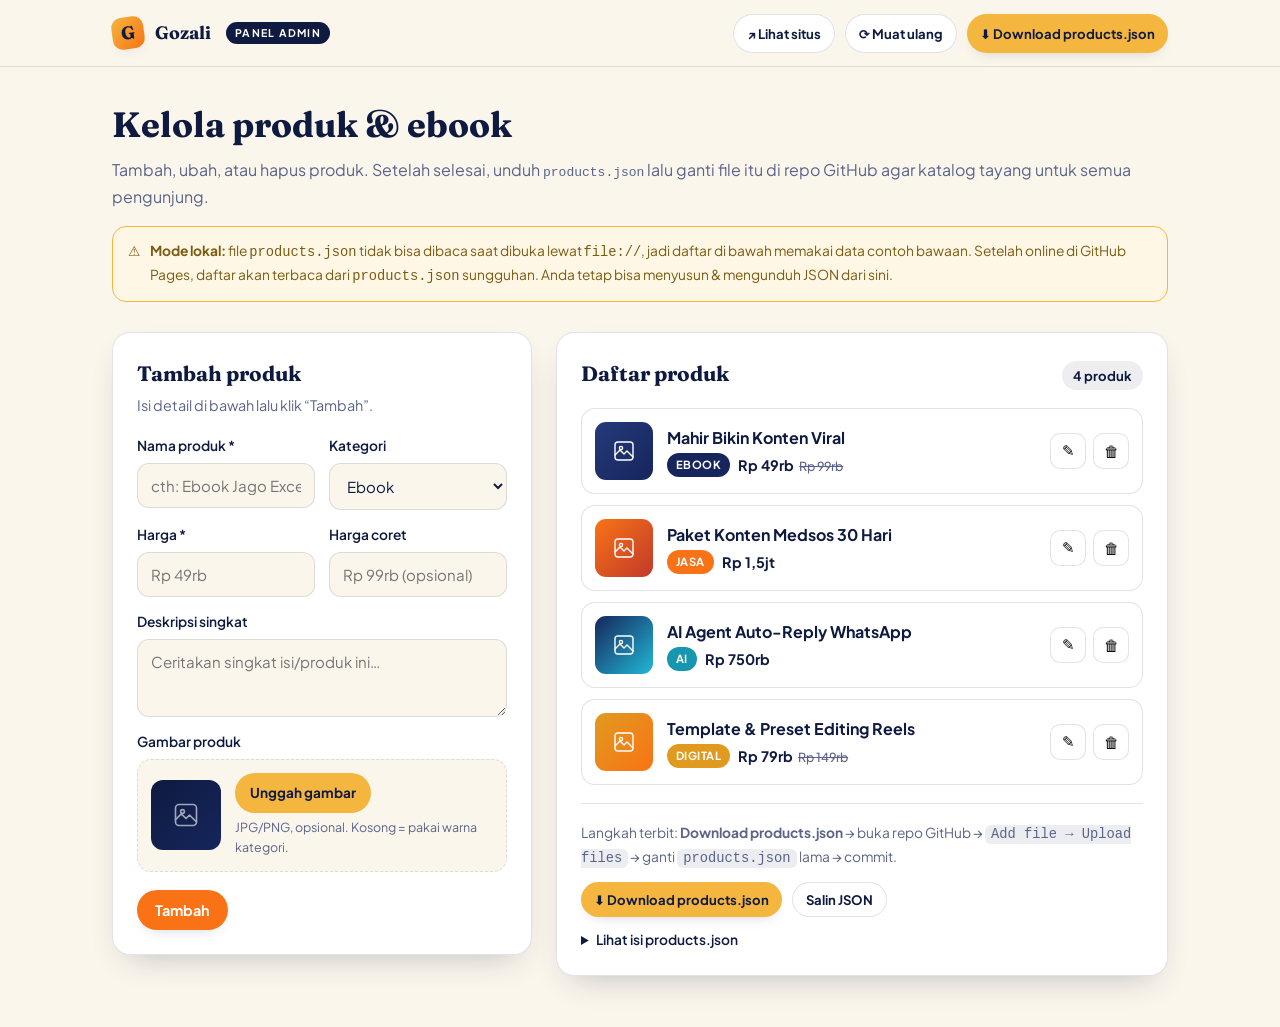
==== admin.html @ 3498d7df "Add files via upload" ====
<!DOCTYPE html>
<html lang="id">
<head>
<meta charset="UTF-8" />
<meta name="viewport" content="width=device-width, initial-scale=1.0" />
<meta name="robots" content="noindex" />
<title>Panel Admin — Gozali Digital Production</title>
<link rel="preconnect" href="https://fonts.googleapis.com" />
<link rel="preconnect" href="https://fonts.gstatic.com" crossorigin />
<link href="https://fonts.googleapis.com/css2?family=Fraunces:opsz,wght@9..144,500;9..144,600;9..144,700&family=Plus+Jakarta+Sans:wght@400;500;600;700;800&display=swap" rel="stylesheet" />
<style>
:root{
  --navy:#0E1A40; --navy-2:#16265C; --gold:#F4B63E; --gold-2:#E09A1F;
  --orange:#F97316; --orange-2:#EA6A0A; --ai:#21B8D6; --ai-2:#1796B0;
  --cream:#FBF6EC; --ink:#0E1A40; --muted:#5B6488; --line:rgba(14,26,64,.12);
  --radius:18px; --shadow:0 14px 34px -16px rgba(14,26,64,.30); --shadow-sm:0 6px 16px -10px rgba(14,26,64,.3);
  --ease:cubic-bezier(.22,1,.36,1);
  --fd:"Fraunces",Georgia,serif; --fb:"Plus Jakarta Sans",system-ui,sans-serif;
}
*{ box-sizing:border-box; margin:0; padding:0; }
body{ font-family:var(--fb); color:var(--ink); background:var(--cream); line-height:1.6; -webkit-font-smoothing:antialiased; }
img{ max-width:100%; display:block; }
a{ color:inherit; text-decoration:none; }
.wrap{ max-width:1100px; margin-inline:auto; padding-inline:22px; }

/* ---------- Top bar ---------- */
.bar{ position:sticky; top:0; z-index:30; background:rgba(251,246,236,.88); backdrop-filter:blur(10px); border-bottom:1px solid var(--line); }
.bar__in{ display:flex; align-items:center; justify-content:space-between; gap:14px; height:66px; flex-wrap:wrap; }
.brand{ display:flex; align-items:center; gap:11px; font-family:var(--fd); font-weight:700; font-size:1.12rem; }
.brand__dot{ width:32px; height:32px; border-radius:10px; background:linear-gradient(135deg,var(--gold),var(--orange)); display:grid; place-items:center; color:var(--navy); font-weight:800; transform:rotate(-8deg); box-shadow:var(--shadow-sm); }
.brand .tag{ font-family:var(--fb); font-size:.66rem; font-weight:700; letter-spacing:.12em; text-transform:uppercase; color:#fff; background:var(--navy); padding:3px 9px; border-radius:100px; margin-left:4px; }
.bar__act{ display:flex; gap:10px; flex-wrap:wrap; }

/* ---------- Buttons ---------- */
.btn{ --bg:var(--navy); --fg:#fff; display:inline-flex; align-items:center; gap:8px; font-family:var(--fb); font-weight:700; font-size:.9rem; background:var(--bg); color:var(--fg); padding:11px 18px; border:0; border-radius:100px; cursor:pointer; transition:transform .3s var(--ease), box-shadow .3s var(--ease), background .2s; box-shadow:var(--shadow-sm); }
.btn:hover{ transform:translateY(-2px); }
.btn--gold{ --bg:var(--gold); --fg:var(--navy); } .btn--gold:hover{ background:var(--gold-2); }
.btn--orange{ --bg:var(--orange); --fg:#fff; } .btn--orange:hover{ background:var(--orange-2); }
.btn--ghost{ --bg:#fff; --fg:var(--navy); border:1.6px solid var(--line); box-shadow:none; } .btn--ghost:hover{ border-color:var(--navy); }
.btn--sm{ padding:8px 13px; font-size:.82rem; }
.btn:disabled{ opacity:.5; cursor:not-allowed; transform:none; }

/* ---------- Layout ---------- */
.head{ padding:30px 0 6px; }
.head h1{ font-family:var(--fd); font-size:clamp(1.6rem,4vw,2.2rem); }
.head p{ color:var(--muted); margin-top:4px; }
.grid{ display:grid; grid-template-columns:minmax(0,420px) 1fr; gap:24px; align-items:start; padding-block:24px 60px; }
.card{ background:#fff; border:1px solid var(--line); border-radius:var(--radius); box-shadow:var(--shadow); }
.card__pad{ padding:24px; }
.panel-form{ position:sticky; top:84px; }

/* ---------- Form ---------- */
.card h2{ font-family:var(--fd); font-size:1.3rem; margin-bottom:4px; }
.card .sub{ color:var(--muted); font-size:.9rem; margin-bottom:18px; }
.row{ display:grid; grid-template-columns:1fr 1fr; gap:14px; }
.field{ display:flex; flex-direction:column; gap:6px; margin-bottom:14px; }
.field.full{ grid-column:1 / -1; }
label{ font-weight:600; font-size:.86rem; }
input,select,textarea{ font-family:var(--fb); font-size:.94rem; color:var(--ink); padding:12px 13px; border:1.6px solid var(--line); border-radius:12px; background:var(--cream); width:100%; transition:border-color .2s, box-shadow .2s; }
textarea{ resize:vertical; min-height:78px; }
input:focus,select:focus,textarea:focus{ outline:none; border-color:var(--gold); box-shadow:0 0 0 4px rgba(244,182,62,.18); background:#fff; }
.uploader{ display:flex; align-items:center; gap:14px; border:1.6px dashed var(--line); border-radius:14px; padding:13px; background:var(--cream); }
.uploader__prev{ width:70px; height:70px; flex:none; border-radius:12px; overflow:hidden; background:linear-gradient(135deg,var(--navy),var(--navy-2)); display:grid; place-items:center; }
.uploader__prev svg{ width:28px; height:28px; opacity:.6; } .uploader__prev img{ width:100%; height:100%; object-fit:cover; }
.uploader__btn{ font-weight:700; font-size:.85rem; color:var(--navy); background:var(--gold); padding:9px 15px; border-radius:100px; cursor:pointer; display:inline-block; }
.uploader__btn:hover{ background:var(--gold-2); } .uploader small{ display:block; color:var(--muted); margin-top:5px; font-size:.78rem; }
.form-act{ display:flex; gap:10px; margin-top:18px; flex-wrap:wrap; align-items:center; }
.msg{ font-size:.86rem; font-weight:600; }

/* ---------- List ---------- */
.list-head{ display:flex; align-items:center; justify-content:space-between; gap:12px; margin-bottom:14px; flex-wrap:wrap; }
.list-head h2{ font-family:var(--fd); font-size:1.3rem; }
.count{ font-size:.82rem; font-weight:700; color:var(--navy); background:rgba(14,26,64,.07); padding:4px 11px; border-radius:100px; }
.item{ display:flex; align-items:center; gap:14px; padding:13px; border:1px solid var(--line); border-radius:14px; margin-bottom:11px; background:#fff; transition:box-shadow .25s, transform .25s; }
.item:hover{ box-shadow:var(--shadow-sm); }
.item.editing{ border-color:var(--gold); box-shadow:0 0 0 3px rgba(244,182,62,.2); }
.item__cov{ width:58px; height:58px; flex:none; border-radius:11px; overflow:hidden; display:grid; place-items:center; position:relative; }
.item__cov svg{ width:24px; height:24px; } .item__cov img{ width:100%; height:100%; object-fit:cover; }
.item__main{ flex:1; min-width:0; }
.item__main h3{ font-family:var(--fb); font-weight:700; font-size:1rem; white-space:nowrap; overflow:hidden; text-overflow:ellipsis; }
.item__meta{ display:flex; align-items:center; gap:8px; margin-top:3px; flex-wrap:wrap; }
.badge{ font-size:.7rem; font-weight:700; letter-spacing:.04em; text-transform:uppercase; padding:3px 9px; border-radius:100px; color:#fff; }
.b-Ebook{ background:var(--navy-2); } .b-Digital{ background:var(--gold-2); } .b-Jasa{ background:var(--orange); } .b-AI{ background:var(--ai-2); }
.item__price{ font-weight:700; font-size:.9rem; } .item__price s{ color:var(--muted); font-weight:500; font-size:.78rem; margin-left:5px; }
.item__act{ display:flex; gap:7px; flex:none; }
.iconbtn{ width:36px; height:36px; border-radius:10px; border:1.6px solid var(--line); background:#fff; cursor:pointer; display:grid; place-items:center; transition:.2s; font-size:.95rem; }
.iconbtn:hover{ border-color:var(--navy); } .iconbtn.del:hover{ background:#fde7e1; border-color:var(--orange-2); color:var(--orange-2); }
.empty{ text-align:center; color:var(--muted); padding:40px 16px; border:1.6px dashed var(--line); border-radius:14px; }

/* ---------- JSON export ---------- */
.export{ margin-top:18px; padding-top:18px; border-top:1px solid var(--line); }
.export .note{ font-size:.86rem; color:var(--muted); margin-bottom:12px; }
.export .note code{ background:rgba(14,26,64,.08); padding:2px 6px; border-radius:6px; }
details summary{ cursor:pointer; font-weight:600; font-size:.86rem; margin-top:12px; }
textarea.json{ margin-top:10px; min-height:150px; font-family:ui-monospace,Menlo,Consolas,monospace; font-size:.8rem; background:var(--navy); color:#D6DBF0; border-color:transparent; }

/* ---------- Banner ---------- */
.banner{ display:none; gap:10px; align-items:flex-start; background:#fff7e6; border:1px solid #F4B63E; border-radius:14px; padding:13px 15px; margin-top:16px; font-size:.86rem; color:#7a5b12; }
.banner.show{ display:flex; }

@media (max-width:860px){
  .grid{ grid-template-columns:1fr; }
  .panel-form{ position:static; }
}
@media (prefers-reduced-motion:reduce){ *{ transition:none !important; } }
a:focus-visible, button:focus-visible{ outline:3px solid var(--gold-2); outline-offset:2px; border-radius:8px; }
</style>
</head>
<body>

<header class="bar">
  <div class="wrap bar__in">
    <div class="brand">
      <span class="brand__dot">G</span> Gozali <span class="tag">Panel Admin</span>
    </div>
    <div class="bar__act">
      <a href="index.html" class="btn btn--ghost btn--sm" target="_blank">↗ Lihat situs</a>
      <button class="btn btn--ghost btn--sm" id="reload" type="button">⟳ Muat ulang</button>
      <button class="btn btn--gold btn--sm" id="download" type="button">⬇ Download products.json</button>
    </div>
  </div>
</header>

<div class="wrap">
  <div class="head">
    <h1>Kelola produk &amp; ebook</h1>
    <p>Tambah, ubah, atau hapus produk. Setelah selesai, unduh <code>products.json</code> lalu ganti file itu di repo GitHub agar katalog tayang untuk semua pengunjung.</p>
    <div class="banner" id="offlineBanner">
      <span>⚠️</span>
      <span><b>Mode lokal:</b> file <code>products.json</code> tidak bisa dibaca saat dibuka lewat <code>file://</code>, jadi daftar di bawah memakai data contoh bawaan. Setelah online di GitHub Pages, daftar akan terbaca dari <code>products.json</code> sungguhan. Anda tetap bisa menyusun &amp; mengunduh JSON dari sini.</span>
    </div>
  </div>

  <div class="grid">

    <!-- ===== FORM ===== -->
    <div class="card panel-form">
      <div class="card__pad">
        <h2 id="formTitle">Tambah produk</h2>
        <p class="sub" id="formSub">Isi detail di bawah lalu klik “Tambah”.</p>

        <div class="row">
          <div class="field">
            <label for="fNama">Nama produk *</label>
            <input id="fNama" type="text" placeholder="cth: Ebook Jago Excel" />
          </div>
          <div class="field">
            <label for="fKat">Kategori</label>
            <select id="fKat">
              <option value="Ebook">Ebook</option>
              <option value="Digital">Produk Digital</option>
              <option value="Jasa">Jasa / Paket</option>
              <option value="AI">AI Tools / Agent</option>
            </select>
          </div>
        </div>
        <div class="row">
          <div class="field">
            <label for="fHarga">Harga *</label>
            <input id="fHarga" type="text" placeholder="Rp 49rb" />
          </div>
          <div class="field">
            <label for="fCoret">Harga coret</label>
            <input id="fCoret" type="text" placeholder="Rp 99rb (opsional)" />
          </div>
        </div>
        <div class="field">
          <label for="fDesk">Deskripsi singkat</label>
          <textarea id="fDesk" placeholder="Ceritakan singkat isi/produk ini…"></textarea>
        </div>
        <div class="field">
          <label>Gambar produk</label>
          <div class="uploader">
            <div class="uploader__prev" id="prev">
              <svg viewBox="0 0 24 24" fill="none" stroke="#fff" stroke-width="1.4" stroke-linecap="round" stroke-linejoin="round"><rect x="3" y="3" width="18" height="18" rx="3"/><path d="m3 16 5-5 4 4 3-3 6 6"/><circle cx="9" cy="9" r="1.6"/></svg>
            </div>
            <div>
              <label class="uploader__btn" for="fImg">Unggah gambar</label>
              <input id="fImg" type="file" accept="image/*" hidden />
              <small>JPG/PNG, opsional. Kosong = pakai warna kategori.</small>
            </div>
          </div>
        </div>

        <div class="form-act">
          <button class="btn btn--orange" id="save" type="button">Tambah</button>
          <button class="btn btn--ghost" id="cancel" type="button" style="display:none">Batal edit</button>
          <span class="msg" id="msg"></span>
        </div>
      </div>
    </div>

    <!-- ===== LIST + EXPORT ===== -->
    <div class="card">
      <div class="card__pad">
        <div class="list-head">
          <h2>Daftar produk</h2>
          <span class="count" id="count">0 produk</span>
        </div>
        <div id="list"></div>

        <div class="export">
          <p class="note">Langkah terbit: <b>Download products.json</b> → buka repo GitHub → <code>Add file → Upload files</code> → ganti <code>products.json</code> lama → commit.</p>
          <div class="bar__act">
            <button class="btn btn--gold btn--sm" id="download2" type="button">⬇ Download products.json</button>
            <button class="btn btn--ghost btn--sm" id="copy" type="button">Salin JSON</button>
          </div>
          <details>
            <summary>Lihat isi products.json</summary>
            <textarea class="json" id="jsonBox" readonly spellcheck="false"></textarea>
          </details>
        </div>
      </div>
    </div>

  </div>
</div>

<script>
(function(){
  const covers = {
    Ebook:'linear-gradient(135deg,#243a7a,#16265C)',
    Digital:'linear-gradient(135deg,#E09A1F,#F97316)',
    Jasa:'linear-gradient(135deg,#F97316,#c0392b)',
    AI:'linear-gradient(135deg,#16265C,#21B8D6)'
  };
  const ICON='<svg viewBox="0 0 24 24" fill="none" stroke="#fff" stroke-width="1.4" stroke-linecap="round" stroke-linejoin="round"><rect x="3" y="3" width="18" height="18" rx="3"/><path d="m3 16 5-5 4 4 3-3 6 6"/><circle cx="9" cy="9" r="1.6"/></svg>';
  const esc = s => String(s).replace(/[&<>"']/g,c=>({'&':'&amp;','<':'&lt;','>':'&gt;','"':'&quot;',"'":'&#39;'}[c]));
  const $ = id => document.getElementById(id);

  const DEFAULT_PRODUCTS = [
    {nama:"Mahir Bikin Konten Viral", kat:"Ebook", harga:"Rp 49rb", coret:"Rp 99rb",
     desk:"Panduan lengkap bikin konten yang nempel di Instagram, TikTok, X, dan Facebook.", img:""},
    {nama:"Paket Konten Medsos 30 Hari", kat:"Jasa", harga:"Rp 1,5jt", coret:"",
     desk:"Konten siap tayang sebulan penuh: desain, video reels, caption, dan jadwal posting.", img:""},
    {nama:"AI Agent Auto-Reply WhatsApp", kat:"AI", harga:"Rp 750rb", coret:"",
     desk:"Chatbot AI yang membalas pesan pelanggan otomatis 24/7, lengkap dengan setup.", img:""},
    {nama:"Template & Preset Editing Reels", kat:"Digital", harga:"Rp 79rb", coret:"Rp 149rb",
     desk:"Kumpulan template dan preset siap pakai untuk edit reels lebih cepat dan rapi.", img:""}
  ];

  let products = [];
  let editIndex = -1;   // -1 = mode tambah
  let imgData = '';

  function flash(text, ok){
    $('msg').style.color = ok===false ? '#c0392b' : '#1f8a55';
    $('msg').textContent = text;
    if (text) setTimeout(()=>{ $('msg').textContent=''; }, 3500);
  }
  function setPreview(src){
    $('prev').innerHTML = src
      ? '<img src="'+src+'" alt="">'
      : '<svg viewBox="0 0 24 24" fill="none" stroke="#fff" stroke-width="1.4" stroke-linecap="round" stroke-linejoin="round"><rect x="3" y="3" width="18" height="18" rx="3"/><path d="m3 16 5-5 4 4 3-3 6 6"/><circle cx="9" cy="9" r="1.6"/></svg>';
  }
  function refreshJson(){ $('jsonBox').value = JSON.stringify(products, null, 2); }

  function renderList(){
    const list = $('list');
    $('count').textContent = products.length + ' produk';
    if (!products.length){ list.innerHTML = '<div class="empty">Belum ada produk. Tambah lewat form di kiri.</div>'; refreshJson(); return; }
    list.innerHTML = '';
    products.forEach((p,i)=>{
      const row = document.createElement('div');
      row.className = 'item' + (i===editIndex ? ' editing' : '');
      const cov = p.img ? '<img src="'+p.img+'" alt="">' : ICON;
      const coret = p.coret ? '<s>'+esc(p.coret)+'</s>' : '';
      row.innerHTML =
        '<div class="item__cov" style="background:'+(covers[p.kat]||covers.Ebook)+'">'+cov+'</div>'+
        '<div class="item__main">'+
          '<h3>'+esc(p.nama)+'</h3>'+
          '<div class="item__meta">'+
            '<span class="badge b-'+esc(p.kat)+'">'+esc(p.kat)+'</span>'+
            '<span class="item__price">'+esc(p.harga)+coret+'</span>'+
          '</div>'+
        '</div>'+
        '<div class="item__act">'+
          '<button class="iconbtn edit" title="Edit">✎</button>'+
          '<button class="iconbtn del" title="Hapus">🗑</button>'+
        '</div>';
      row.querySelector('.edit').addEventListener('click', ()=>startEdit(i));
      row.querySelector('.del').addEventListener('click', ()=>removeItem(i));
      list.appendChild(row);
    });
    refreshJson();
  }

  function clearForm(){
    $('fNama').value=''; $('fHarga').value=''; $('fCoret').value=''; $('fDesk').value='';
    $('fKat').value='Ebook'; $('fImg').value=''; imgData=''; setPreview('');
  }
  function toAddMode(){
    editIndex = -1;
    $('formTitle').textContent='Tambah produk';
    $('formSub').textContent='Isi detail di bawah lalu klik “Tambah”.';
    $('save').textContent='Tambah';
    $('cancel').style.display='none';
    clearForm(); renderList();
  }
  function startEdit(i){
    editIndex = i;
    const p = products[i];
    $('fNama').value=p.nama||''; $('fKat').value=p.kat||'Ebook';
    $('fHarga').value=p.harga||''; $('fCoret').value=p.coret||''; $('fDesk').value=p.desk||'';
    imgData = p.img||''; setPreview(imgData);
    $('formTitle').textContent='Edit produk';
    $('formSub').textContent='Ubah detail lalu klik “Simpan perubahan”.';
    $('save').textContent='Simpan perubahan';
    $('cancel').style.display='';
    renderList();
    window.scrollTo({ top:0, behavior:'smooth' });
  }
  function removeItem(i){
    if (!confirm('Hapus produk "'+products[i].nama+'"?')) return;
    products.splice(i,1);
    if (editIndex===i) toAddMode(); else { if (editIndex>i) editIndex--; renderList(); }
    flash('Produk dihapus. Jangan lupa Download products.json.');
  }

  $('save').addEventListener('click', ()=>{
    const nama=$('fNama').value.trim(), harga=$('fHarga').value.trim();
    if(!nama || !harga){ flash('Nama dan harga wajib diisi.', false); return; }
    const p = { nama, kat:$('fKat').value, harga, coret:$('fCoret').value.trim(), desk:$('fDesk').value.trim(), img:imgData };
    if (editIndex===-1){ products.push(p); flash('Ditambahkan. Jangan lupa Download products.json.'); }
    else { products[editIndex]=p; flash('Perubahan disimpan. Jangan lupa Download products.json.'); }
    toAddMode();
  });
  $('cancel').addEventListener('click', toAddMode);

  $('fImg').addEventListener('change', ()=>{
    const f=$('fImg').files[0]; if(!f) return;
    const r=new FileReader(); r.onload=()=>{ imgData=r.result; setPreview(imgData); }; r.readAsDataURL(f);
  });

  function downloadJson(){
    const blob=new Blob([JSON.stringify(products,null,2)],{type:'application/json'});
    const url=URL.createObjectURL(blob); const a=document.createElement('a');
    a.href=url; a.download='products.json'; document.body.appendChild(a); a.click(); a.remove();
    URL.revokeObjectURL(url);
    flash('products.json terunduh. Upload ke GitHub untuk menerbitkan.');
  }
  $('download').addEventListener('click', downloadJson);
  $('download2').addEventListener('click', downloadJson);
  $('copy').addEventListener('click', async ()=>{
    try{ await navigator.clipboard.writeText(JSON.stringify(products,null,2)); }
    catch(e){ $('jsonBox').focus(); $('jsonBox').select(); document.execCommand('copy'); }
    flash('JSON disalin ke clipboard.');
  });

  function load(){
    fetch('products.json',{cache:'no-store'})
      .then(r=>{ if(!r.ok) throw 0; return r.json(); })
      .then(d=>{ products = Array.isArray(d)?d:DEFAULT_PRODUCTS.slice(); $('offlineBanner').classList.remove('show'); renderList(); })
      .catch(()=>{ products = DEFAULT_PRODUCTS.slice(); $('offlineBanner').classList.add('show'); renderList(); });
  }
  $('reload').addEventListener('click', ()=>{ toAddMode(); load(); flash('Dimuat ulang dari products.json.'); });

  load();
})();
</script>
</body>
</html>
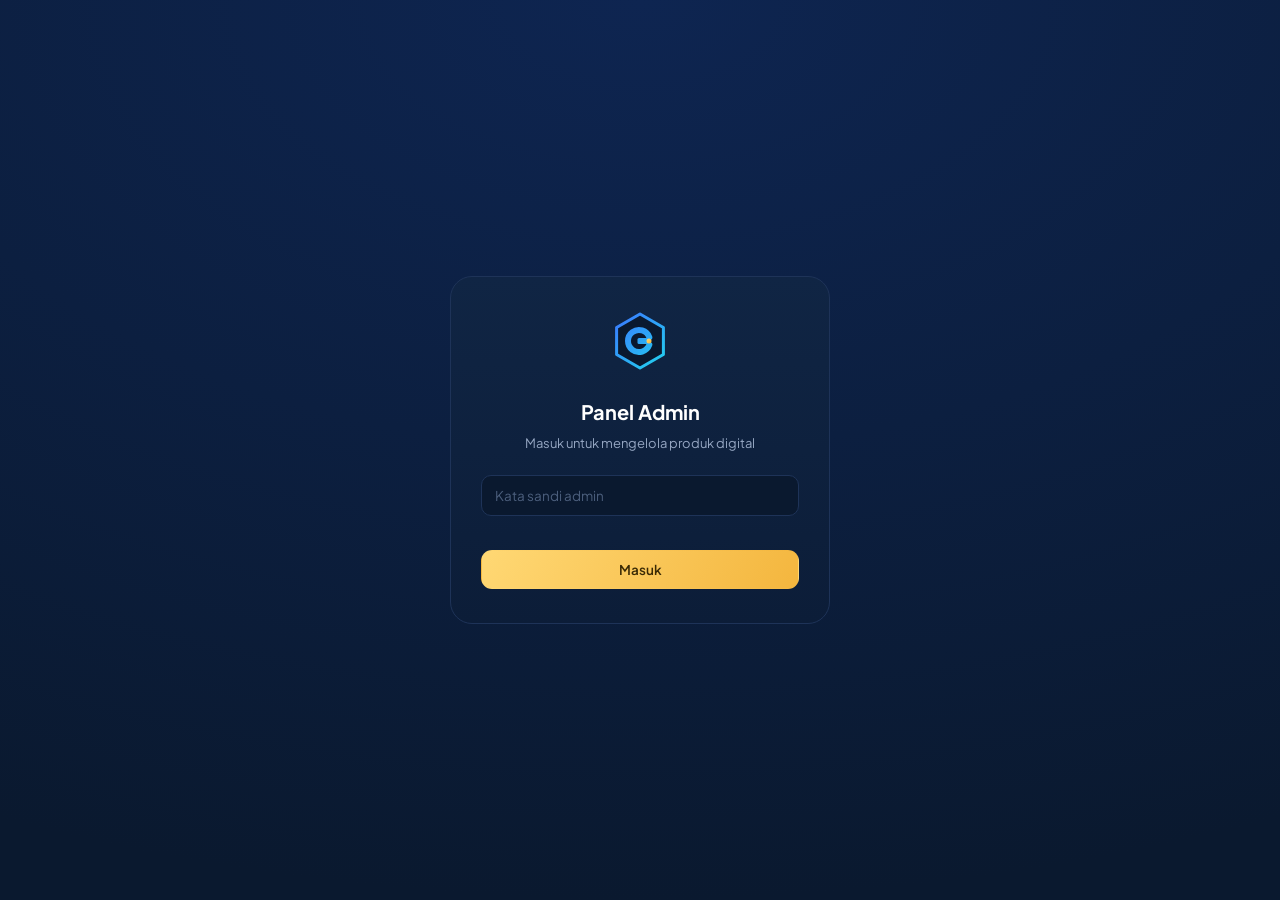
==== commit 388caaa8: "Update admin.html" ====
--- a/admin.html
+++ b/admin.html
@@ -1,362 +1,575 @@
 <!DOCTYPE html>
 <html lang="id">
 <head>
-<meta charset="UTF-8" />
-<meta name="viewport" content="width=device-width, initial-scale=1.0" />
-<meta name="robots" content="noindex" />
-<title>Panel Admin — Gozali Digital Production</title>
-<link rel="preconnect" href="https://fonts.googleapis.com" />
-<link rel="preconnect" href="https://fonts.gstatic.com" crossorigin />
-<link href="https://fonts.googleapis.com/css2?family=Fraunces:opsz,wght@9..144,500;9..144,600;9..144,700&family=Plus+Jakarta+Sans:wght@400;500;600;700;800&display=swap" rel="stylesheet" />
+<meta charset="UTF-8">
+<meta name="viewport" content="width=device-width, initial-scale=1.0">
+<title>Panel Admin — Produk Digital | Gozali Corp Technology</title>
+<meta name="robots" content="noindex, nofollow">
+<link rel="preconnect" href="https://fonts.googleapis.com">
+<link rel="preconnect" href="https://fonts.gstatic.com" crossorigin>
+<link href="https://fonts.googleapis.com/css2?family=Plus+Jakarta+Sans:wght@400;500;600;700;800&family=JetBrains+Mono:wght@400;500;700&display=swap" rel="stylesheet">
 <style>
 :root{
-  --navy:#0E1A40; --navy-2:#16265C; --gold:#F4B63E; --gold-2:#E09A1F;
-  --orange:#F97316; --orange-2:#EA6A0A; --ai:#21B8D6; --ai-2:#1796B0;
-  --cream:#FBF6EC; --ink:#0E1A40; --muted:#5B6488; --line:rgba(14,26,64,.12);
-  --radius:18px; --shadow:0 14px 34px -16px rgba(14,26,64,.30); --shadow-sm:0 6px 16px -10px rgba(14,26,64,.3);
-  --ease:cubic-bezier(.22,1,.36,1);
-  --fd:"Fraunces",Georgia,serif; --fb:"Plus Jakarta Sans",system-ui,sans-serif;
-}
-*{ box-sizing:border-box; margin:0; padding:0; }
-body{ font-family:var(--fb); color:var(--ink); background:var(--cream); line-height:1.6; -webkit-font-smoothing:antialiased; }
-img{ max-width:100%; display:block; }
-a{ color:inherit; text-decoration:none; }
-.wrap{ max-width:1100px; margin-inline:auto; padding-inline:22px; }
-
-/* ---------- Top bar ---------- */
-.bar{ position:sticky; top:0; z-index:30; background:rgba(251,246,236,.88); backdrop-filter:blur(10px); border-bottom:1px solid var(--line); }
-.bar__in{ display:flex; align-items:center; justify-content:space-between; gap:14px; height:66px; flex-wrap:wrap; }
-.brand{ display:flex; align-items:center; gap:11px; font-family:var(--fd); font-weight:700; font-size:1.12rem; }
-.brand__dot{ width:32px; height:32px; border-radius:10px; background:linear-gradient(135deg,var(--gold),var(--orange)); display:grid; place-items:center; color:var(--navy); font-weight:800; transform:rotate(-8deg); box-shadow:var(--shadow-sm); }
-.brand .tag{ font-family:var(--fb); font-size:.66rem; font-weight:700; letter-spacing:.12em; text-transform:uppercase; color:#fff; background:var(--navy); padding:3px 9px; border-radius:100px; margin-left:4px; }
-.bar__act{ display:flex; gap:10px; flex-wrap:wrap; }
-
-/* ---------- Buttons ---------- */
-.btn{ --bg:var(--navy); --fg:#fff; display:inline-flex; align-items:center; gap:8px; font-family:var(--fb); font-weight:700; font-size:.9rem; background:var(--bg); color:var(--fg); padding:11px 18px; border:0; border-radius:100px; cursor:pointer; transition:transform .3s var(--ease), box-shadow .3s var(--ease), background .2s; box-shadow:var(--shadow-sm); }
-.btn:hover{ transform:translateY(-2px); }
-.btn--gold{ --bg:var(--gold); --fg:var(--navy); } .btn--gold:hover{ background:var(--gold-2); }
-.btn--orange{ --bg:var(--orange); --fg:#fff; } .btn--orange:hover{ background:var(--orange-2); }
-.btn--ghost{ --bg:#fff; --fg:var(--navy); border:1.6px solid var(--line); box-shadow:none; } .btn--ghost:hover{ border-color:var(--navy); }
-.btn--sm{ padding:8px 13px; font-size:.82rem; }
-.btn:disabled{ opacity:.5; cursor:not-allowed; transform:none; }
-
-/* ---------- Layout ---------- */
-.head{ padding:30px 0 6px; }
-.head h1{ font-family:var(--fd); font-size:clamp(1.6rem,4vw,2.2rem); }
-.head p{ color:var(--muted); margin-top:4px; }
-.grid{ display:grid; grid-template-columns:minmax(0,420px) 1fr; gap:24px; align-items:start; padding-block:24px 60px; }
-.card{ background:#fff; border:1px solid var(--line); border-radius:var(--radius); box-shadow:var(--shadow); }
-.card__pad{ padding:24px; }
-.panel-form{ position:sticky; top:84px; }
-
-/* ---------- Form ---------- */
-.card h2{ font-family:var(--fd); font-size:1.3rem; margin-bottom:4px; }
-.card .sub{ color:var(--muted); font-size:.9rem; margin-bottom:18px; }
-.row{ display:grid; grid-template-columns:1fr 1fr; gap:14px; }
-.field{ display:flex; flex-direction:column; gap:6px; margin-bottom:14px; }
-.field.full{ grid-column:1 / -1; }
-label{ font-weight:600; font-size:.86rem; }
-input,select,textarea{ font-family:var(--fb); font-size:.94rem; color:var(--ink); padding:12px 13px; border:1.6px solid var(--line); border-radius:12px; background:var(--cream); width:100%; transition:border-color .2s, box-shadow .2s; }
-textarea{ resize:vertical; min-height:78px; }
-input:focus,select:focus,textarea:focus{ outline:none; border-color:var(--gold); box-shadow:0 0 0 4px rgba(244,182,62,.18); background:#fff; }
-.uploader{ display:flex; align-items:center; gap:14px; border:1.6px dashed var(--line); border-radius:14px; padding:13px; background:var(--cream); }
-.uploader__prev{ width:70px; height:70px; flex:none; border-radius:12px; overflow:hidden; background:linear-gradient(135deg,var(--navy),var(--navy-2)); display:grid; place-items:center; }
-.uploader__prev svg{ width:28px; height:28px; opacity:.6; } .uploader__prev img{ width:100%; height:100%; object-fit:cover; }
-.uploader__btn{ font-weight:700; font-size:.85rem; color:var(--navy); background:var(--gold); padding:9px 15px; border-radius:100px; cursor:pointer; display:inline-block; }
-.uploader__btn:hover{ background:var(--gold-2); } .uploader small{ display:block; color:var(--muted); margin-top:5px; font-size:.78rem; }
-.form-act{ display:flex; gap:10px; margin-top:18px; flex-wrap:wrap; align-items:center; }
-.msg{ font-size:.86rem; font-weight:600; }
-
-/* ---------- List ---------- */
-.list-head{ display:flex; align-items:center; justify-content:space-between; gap:12px; margin-bottom:14px; flex-wrap:wrap; }
-.list-head h2{ font-family:var(--fd); font-size:1.3rem; }
-.count{ font-size:.82rem; font-weight:700; color:var(--navy); background:rgba(14,26,64,.07); padding:4px 11px; border-radius:100px; }
-.item{ display:flex; align-items:center; gap:14px; padding:13px; border:1px solid var(--line); border-radius:14px; margin-bottom:11px; background:#fff; transition:box-shadow .25s, transform .25s; }
-.item:hover{ box-shadow:var(--shadow-sm); }
-.item.editing{ border-color:var(--gold); box-shadow:0 0 0 3px rgba(244,182,62,.2); }
-.item__cov{ width:58px; height:58px; flex:none; border-radius:11px; overflow:hidden; display:grid; place-items:center; position:relative; }
-.item__cov svg{ width:24px; height:24px; } .item__cov img{ width:100%; height:100%; object-fit:cover; }
-.item__main{ flex:1; min-width:0; }
-.item__main h3{ font-family:var(--fb); font-weight:700; font-size:1rem; white-space:nowrap; overflow:hidden; text-overflow:ellipsis; }
-.item__meta{ display:flex; align-items:center; gap:8px; margin-top:3px; flex-wrap:wrap; }
-.badge{ font-size:.7rem; font-weight:700; letter-spacing:.04em; text-transform:uppercase; padding:3px 9px; border-radius:100px; color:#fff; }
-.b-Ebook{ background:var(--navy-2); } .b-Digital{ background:var(--gold-2); } .b-Jasa{ background:var(--orange); } .b-AI{ background:var(--ai-2); }
-.item__price{ font-weight:700; font-size:.9rem; } .item__price s{ color:var(--muted); font-weight:500; font-size:.78rem; margin-left:5px; }
-.item__act{ display:flex; gap:7px; flex:none; }
-.iconbtn{ width:36px; height:36px; border-radius:10px; border:1.6px solid var(--line); background:#fff; cursor:pointer; display:grid; place-items:center; transition:.2s; font-size:.95rem; }
-.iconbtn:hover{ border-color:var(--navy); } .iconbtn.del:hover{ background:#fde7e1; border-color:var(--orange-2); color:var(--orange-2); }
-.empty{ text-align:center; color:var(--muted); padding:40px 16px; border:1.6px dashed var(--line); border-radius:14px; }
-
-/* ---------- JSON export ---------- */
-.export{ margin-top:18px; padding-top:18px; border-top:1px solid var(--line); }
-.export .note{ font-size:.86rem; color:var(--muted); margin-bottom:12px; }
-.export .note code{ background:rgba(14,26,64,.08); padding:2px 6px; border-radius:6px; }
-details summary{ cursor:pointer; font-weight:600; font-size:.86rem; margin-top:12px; }
-textarea.json{ margin-top:10px; min-height:150px; font-family:ui-monospace,Menlo,Consolas,monospace; font-size:.8rem; background:var(--navy); color:#D6DBF0; border-color:transparent; }
-
-/* ---------- Banner ---------- */
-.banner{ display:none; gap:10px; align-items:flex-start; background:#fff7e6; border:1px solid #F4B63E; border-radius:14px; padding:13px 15px; margin-top:16px; font-size:.86rem; color:#7a5b12; }
-.banner.show{ display:flex; }
-
-@media (max-width:860px){
-  .grid{ grid-template-columns:1fr; }
-  .panel-form{ position:static; }
-}
-@media (prefers-reduced-motion:reduce){ *{ transition:none !important; } }
-a:focus-visible, button:focus-visible{ outline:3px solid var(--gold-2); outline-offset:2px; border-radius:8px; }
+  --navy-950:#0A192F;--navy-900:#0C1D38;--navy-850:#102544;--line:#1E3358;--line-soft:#17284a;
+  --blue:#0052FF;--blue-bright:#3A78FF;--cyan:#22D3EE;--gold:#F4B63E;--gold-lite:#FFE29A;
+  --orange:#FF6B00;--green:#16a34a;--red:#e5484d;
+  --ink-100:#EAF1FB;--ink-200:#C6D3E8;--ink-300:#95A6C2;
+  --font:'Plus Jakarta Sans',system-ui,sans-serif;--mono:'JetBrains Mono',monospace;
+  --radius:16px;--ease:cubic-bezier(.22,.61,.36,1);
+}
+*{margin:0;padding:0;box-sizing:border-box}
+body{font-family:var(--font);background:var(--navy-950);color:var(--ink-200);line-height:1.55;-webkit-font-smoothing:antialiased}
+a{color:var(--blue-bright);text-decoration:none}
+::selection{background:var(--blue);color:#fff}
+
+/* ===== LOGIN GATE ===== */
+#gate{position:fixed;inset:0;z-index:100;display:flex;align-items:center;justify-content:center;padding:20px;
+  background:radial-gradient(120% 100% at 50% 0%,#0e2551,#0A192F)}
+.gate-card{width:100%;max-width:380px;background:linear-gradient(180deg,var(--navy-850),var(--navy-900));border:1px solid var(--line);border-radius:22px;padding:34px 30px;text-align:center}
+.gate-card .logo{width:60px;height:60px;margin:0 auto 18px}
+.gate-card h1{font-size:20px;color:#fff;margin-bottom:6px}
+.gate-card p{font-size:13px;color:var(--ink-300);margin-bottom:22px}
+.gate-card .err{color:var(--red);font-size:12.5px;min-height:18px;margin-top:10px}
+
+/* ===== SHELL ===== */
+.shell{display:none;min-height:100vh;flex-direction:column}
+.shell.on{display:flex}
+.topbar{position:sticky;top:0;z-index:40;display:flex;align-items:center;justify-content:space-between;gap:16px;
+  padding:14px 22px;background:rgba(10,25,47,.9);backdrop-filter:blur(12px);border-bottom:1px solid var(--line-soft)}
+.brand{display:flex;align-items:center;gap:11px;font-weight:800;letter-spacing:.03em;font-size:16px}
+.brand .logo{width:34px;height:34px}
+.brand .g{background:linear-gradient(120deg,#FFE29A,#F4B63E 55%,#E39A1C);-webkit-background-clip:text;background-clip:text;color:transparent}
+.brand .c{color:var(--blue-bright)}
+.brand small{display:block;font-family:var(--mono);font-size:9px;letter-spacing:.2em;color:var(--ink-300);font-weight:400}
+.top-actions{display:flex;align-items:center;gap:10px;flex-wrap:wrap}
+
+.container{max-width:1180px;width:100%;margin:0 auto;padding:24px 22px 60px}
+.pagehead{margin-bottom:18px}
+.pagehead h2{color:#fff;font-size:22px;letter-spacing:-.01em}
+.pagehead p{color:var(--ink-300);font-size:13.5px;margin-top:4px}
+
+/* info banner */
+.banner{display:flex;gap:12px;background:rgba(0,82,255,.08);border:1px solid rgba(0,82,255,.25);border-radius:14px;padding:14px 16px;margin-bottom:22px;font-size:13px;color:var(--ink-200)}
+.banner b{color:#fff}
+.banner .i{flex-shrink:0;color:var(--blue-bright)}
+
+/* toolbar */
+.toolbar{display:flex;gap:10px;flex-wrap:wrap;margin-bottom:22px}
+
+/* buttons */
+.btn{display:inline-flex;align-items:center;gap:8px;font-family:var(--font);font-weight:600;font-size:13.5px;cursor:pointer;
+  padding:10px 16px;border-radius:11px;border:1px solid transparent;transition:.2s var(--ease);white-space:nowrap}
+.btn:hover{transform:translateY(-1px)}
+.btn-gold{background:linear-gradient(120deg,#FFD874,#F4B63E);color:#3a2a05}
+.btn-gold:hover{filter:brightness(1.05)}
+.btn-blue{background:var(--blue);color:#fff}
+.btn-blue:hover{background:#0046dd}
+.btn-ghost{background:rgba(255,255,255,.03);border-color:var(--line);color:var(--ink-100)}
+.btn-ghost:hover{border-color:#33507f;background:rgba(255,255,255,.06)}
+.btn-red{background:rgba(229,72,77,.12);border-color:rgba(229,72,77,.4);color:#ff8b8e}
+.btn-red:hover{background:rgba(229,72,77,.2)}
+.btn-sm{padding:7px 11px;font-size:12px;border-radius:9px}
+
+/* layout */
+.grid{display:grid;grid-template-columns:400px 1fr;gap:24px;align-items:start}
+.panel{background:linear-gradient(180deg,var(--navy-850),var(--navy-900));border:1px solid var(--line-soft);border-radius:var(--radius);padding:22px}
+.panel h3{color:#fff;font-size:15px;margin-bottom:16px;display:flex;align-items:center;gap:9px}
+.panel h3 .tag{font-family:var(--mono);font-size:10px;background:rgba(58,120,255,.15);color:var(--blue-bright);padding:3px 8px;border-radius:6px;letter-spacing:.05em}
+
+/* form */
+label.fld{display:block;margin-bottom:14px}
+label.fld .t{display:block;font-size:12.5px;color:var(--ink-200);margin-bottom:6px;font-weight:500}
+label.fld .t small{color:var(--ink-300);font-weight:400}
+.inp,select,textarea{width:100%;background:var(--navy-950);border:1px solid var(--line);border-radius:10px;padding:11px 13px;color:#fff;font-family:var(--font);font-size:13.5px;transition:border-color .2s}
+textarea{resize:vertical;min-height:70px}
+.inp:focus,select:focus,textarea:focus{outline:none;border-color:var(--blue-bright);box-shadow:0 0 0 3px rgba(0,82,255,.18)}
+.inp::placeholder,textarea::placeholder{color:#4c5f7d}
+.row2{display:grid;grid-template-columns:1fr 1fr;gap:12px}
+select{appearance:none;background-image:url("data:image/svg+xml,%3Csvg xmlns='http://www.w3.org/2000/svg' width='14' height='14' fill='none' stroke='%2395A6C2' stroke-width='2'%3E%3Cpath d='M3 5l4 4 4-4'/%3E%3C/svg%3E");background-repeat:no-repeat;background-position:right 12px center}
+
+/* image upload */
+.imgbox{display:flex;gap:12px;align-items:center}
+.imgprev{width:64px;height:64px;border-radius:10px;border:1px dashed var(--line);display:grid;place-items:center;overflow:hidden;flex-shrink:0;background:var(--navy-950);font-size:26px}
+.imgprev img{width:100%;height:100%;object-fit:cover}
+
+.form-actions{display:flex;gap:10px;margin-top:6px}
+
+/* live preview card */
+.previewwrap{margin-top:20px;border-top:1px solid var(--line-soft);padding-top:18px}
+.previewwrap .lbl{font-family:var(--mono);font-size:10px;letter-spacing:.1em;text-transform:uppercase;color:var(--ink-300);margin-bottom:12px}
+.pcard{background:linear-gradient(180deg,var(--navy-850),var(--navy-900));border:1px solid var(--line-soft);border-radius:14px;overflow:hidden;max-width:260px}
+.pcover{height:120px;position:relative;display:grid;place-items:center;background:radial-gradient(120% 120% at 20% 0%,rgba(0,82,255,.35),transparent 60%),linear-gradient(135deg,#10254a,#0c1c38);border-bottom:1px solid var(--line-soft)}
+.pcover .k{position:absolute;top:10px;left:10px;font-family:var(--mono);font-size:9px;letter-spacing:.08em;text-transform:uppercase;background:rgba(10,25,47,.7);border:1px solid var(--line);padding:4px 8px;border-radius:7px;color:var(--cyan)}
+.pcover .e{font-size:38px}
+.pcover img{position:absolute;inset:0;width:100%;height:100%;object-fit:cover}
+.pbody{padding:15px}
+.pbody h4{color:#fff;font-size:14px;margin-bottom:6px}
+.pbody p{color:var(--ink-300);font-size:12px;margin-bottom:12px}
+.pfoot{display:flex;align-items:center;justify-content:space-between;gap:8px}
+.pprice{font-family:var(--mono);font-weight:700;color:#fff;font-size:14px}
+.pprice .co{display:block;font-size:9.5px;color:#5b6b86;text-decoration:line-through;font-weight:400}
+.pprice small{display:block;font-size:9px;color:var(--ink-300);font-weight:400}
+.pbuy{background:var(--blue);color:#fff;border:none;font-size:11.5px;font-weight:600;padding:8px 12px;border-radius:8px}
+
+/* list */
+.count{font-family:var(--mono);font-size:11px;color:var(--ink-300);margin-left:auto}
+.plist{display:flex;flex-direction:column;gap:12px}
+.item{display:flex;align-items:center;gap:14px;background:var(--navy-950);border:1px solid var(--line-soft);border-radius:12px;padding:12px 14px}
+.item .thumb{width:48px;height:48px;border-radius:9px;flex-shrink:0;display:grid;place-items:center;font-size:24px;overflow:hidden;background:linear-gradient(135deg,#10254a,#0c1c38);border:1px solid var(--line-soft)}
+.item .thumb img{width:100%;height:100%;object-fit:cover}
+.item .meta{min-width:0;flex:1}
+.item .meta .k{font-family:var(--mono);font-size:9.5px;letter-spacing:.06em;text-transform:uppercase;color:var(--cyan)}
+.item .meta .nm{color:#fff;font-size:14px;font-weight:600;white-space:nowrap;overflow:hidden;text-overflow:ellipsis}
+.item .meta .pr{font-size:12px;color:var(--ink-300);font-family:var(--mono)}
+.item .ctrls{display:flex;gap:6px;flex-shrink:0}
+.iconbtn{width:32px;height:32px;border-radius:8px;border:1px solid var(--line);background:transparent;color:var(--ink-200);cursor:pointer;display:grid;place-items:center;transition:.18s}
+.iconbtn:hover{border-color:#33507f;color:#fff;background:rgba(255,255,255,.05)}
+.iconbtn.del:hover{border-color:rgba(229,72,77,.5);color:#ff8b8e;background:rgba(229,72,77,.12)}
+.iconbtn:disabled{opacity:.35;cursor:not-allowed}
+.empty{text-align:center;color:var(--ink-300);font-size:13px;padding:40px 10px}
+
+/* toast */
+#toast{position:fixed;bottom:24px;left:50%;transform:translateX(-50%) translateY(30px);opacity:0;
+  background:#0e2551;border:1px solid var(--line);color:#fff;padding:12px 20px;border-radius:12px;font-size:13.5px;z-index:80;
+  transition:.3s var(--ease);box-shadow:0 20px 40px -20px rgba(0,0,0,.8);pointer-events:none}
+#toast.show{opacity:1;transform:translateX(-50%) translateY(0)}
+#toast.ok{border-color:rgba(22,163,74,.5)} #toast.ok::before{content:"✓ ";color:#4ade80}
+
+/* modal (password change) */
+.modal{position:fixed;inset:0;z-index:90;display:none;align-items:center;justify-content:center;padding:20px;background:rgba(4,10,22,.8);backdrop-filter:blur(6px)}
+.modal.on{display:flex}
+.modal .m{width:100%;max-width:380px;background:linear-gradient(180deg,var(--navy-850),var(--navy-900));border:1px solid var(--line);border-radius:18px;padding:26px}
+.modal h3{color:#fff;font-size:17px;margin-bottom:16px}
+
+@media(max-width:820px){
+  .grid{grid-template-columns:1fr}
+  .container{padding:18px 16px 50px}
+}
 </style>
 </head>
 <body>
 
-<header class="bar">
-  <div class="wrap bar__in">
+<!-- ============ LOGIN GATE ============ -->
+<div id="gate">
+  <div class="gate-card">
+    <svg class="logo" viewBox="0 0 120 120" xmlns="http://www.w3.org/2000/svg">
+      <defs>
+        <linearGradient id="lg" x1="12" y1="10" x2="108" y2="112" gradientUnits="userSpaceOnUse"><stop offset="0" stop-color="#3A78FF"/><stop offset="1" stop-color="#22D3EE"/></linearGradient>
+        <linearGradient id="lgg" x1="0" y1="0" x2="1" y2="1"><stop offset="0" stop-color="#FFD874"/><stop offset="1" stop-color="#F4B63E"/></linearGradient>
+      </defs>
+      <path d="M60 6 L106.8 33 L106.8 87 L60 114 L13.2 87 L13.2 33 Z" fill="#0A192F" stroke="url(#lg)" stroke-width="6" stroke-linejoin="round"/>
+      <path d="M78.67 67.52 A22 22 0 1 1 78.67 52.48" fill="none" stroke="url(#lg)" stroke-width="12" stroke-linecap="round"/>
+      <rect x="55" y="54" width="24" height="12" rx="3" fill="url(#lg)"/><circle cx="78" cy="60" r="5" fill="url(#lgg)"/>
+    </svg>
+    <h1>Panel Admin</h1>
+    <p>Masuk untuk mengelola produk digital</p>
+    <input class="inp" type="password" id="pw" placeholder="Kata sandi admin" autocomplete="current-password">
+    <div class="err" id="gateErr"></div>
+    <button class="btn btn-gold" style="width:100%;justify-content:center;margin-top:6px" onclick="tryLogin()">Masuk</button>
+  </div>
+</div>
+
+<!-- ============ SHELL ============ -->
+<div class="shell" id="shell">
+  <div class="topbar">
     <div class="brand">
-      <span class="brand__dot">G</span> Gozali <span class="tag">Panel Admin</span>
-    </div>
-    <div class="bar__act">
-      <a href="index.html" class="btn btn--ghost btn--sm" target="_blank">↗ Lihat situs</a>
-      <button class="btn btn--ghost btn--sm" id="reload" type="button">⟳ Muat ulang</button>
-      <button class="btn btn--gold btn--sm" id="download" type="button">⬇ Download products.json</button>
+      <svg class="logo" viewBox="0 0 120 120" xmlns="http://www.w3.org/2000/svg">
+        <use href="#litem"/>
+        <path d="M60 6 L106.8 33 L106.8 87 L60 114 L13.2 87 L13.2 33 Z" fill="#0A192F" stroke="url(#lg)" stroke-width="6" stroke-linejoin="round"/>
+        <path d="M78.67 67.52 A22 22 0 1 1 78.67 52.48" fill="none" stroke="url(#lg)" stroke-width="12" stroke-linecap="round"/>
+        <rect x="55" y="54" width="24" height="12" rx="3" fill="url(#lg)"/><circle cx="78" cy="60" r="5" fill="url(#lgg)"/>
+      </svg>
+      <div><span class="g">GOZALI</span> <span class="c">CORP</span><small>ADMIN PANEL</small></div>
+    </div>
+    <div class="top-actions">
+      <button class="btn btn-ghost btn-sm" onclick="openPwModal()">Ubah Sandi</button>
+      <a class="btn btn-ghost btn-sm" href="index.html" target="_blank">Lihat Situs ↗</a>
+      <button class="btn btn-red btn-sm" onclick="logout()">Keluar</button>
     </div>
   </div>
-</header>
-
-<div class="wrap">
-  <div class="head">
-    <h1>Kelola produk &amp; ebook</h1>
-    <p>Tambah, ubah, atau hapus produk. Setelah selesai, unduh <code>products.json</code> lalu ganti file itu di repo GitHub agar katalog tayang untuk semua pengunjung.</p>
-    <div class="banner" id="offlineBanner">
-      <span>⚠️</span>
-      <span><b>Mode lokal:</b> file <code>products.json</code> tidak bisa dibaca saat dibuka lewat <code>file://</code>, jadi daftar di bawah memakai data contoh bawaan. Setelah online di GitHub Pages, daftar akan terbaca dari <code>products.json</code> sungguhan. Anda tetap bisa menyusun &amp; mengunduh JSON dari sini.</span>
-    </div>
-  </div>
-
-  <div class="grid">
-
-    <!-- ===== FORM ===== -->
-    <div class="card panel-form">
-      <div class="card__pad">
-        <h2 id="formTitle">Tambah produk</h2>
-        <p class="sub" id="formSub">Isi detail di bawah lalu klik “Tambah”.</p>
-
-        <div class="row">
-          <div class="field">
-            <label for="fNama">Nama produk *</label>
-            <input id="fNama" type="text" placeholder="cth: Ebook Jago Excel" />
+
+  <div class="container">
+    <div class="pagehead">
+      <h2>Produk Digital — E-Book & Store</h2>
+      <p>Tambah, edit, hapus, dan urutkan produk yang tampil di etalase website.</p>
+    </div>
+
+    <div class="banner">
+      <span class="i">ⓘ</span>
+      <div>Perubahan langsung tersimpan sebagai <b>pratinjau</b> di browser ini. Agar tampil untuk <b>semua pengunjung</b>, klik <b>Unduh products.json</b> lalu unggah/commit file itu ke repositori GitHub Anda (menggantikan products.json yang lama).</div>
+    </div>
+
+    <div class="toolbar">
+      <button class="btn btn-gold" onclick="downloadJSON()">⬇ Unduh products.json</button>
+      <button class="btn btn-ghost" onclick="document.getElementById('importFile').click()">⬆ Impor products.json</button>
+      <button class="btn btn-ghost" onclick="loadFromServer()">⟳ Muat dari Server</button>
+      <button class="btn btn-ghost" onclick="resetDefault()">Reset Contoh</button>
+      <input type="file" id="importFile" accept="application/json,.json" hidden onchange="importJSON(event)">
+    </div>
+
+    <div class="grid">
+      <!-- FORM -->
+      <div class="panel">
+        <h3 id="formTitle"><span class="tag">BARU</span> Tambah Produk</h3>
+
+        <label class="fld"><span class="t">Kategori</span>
+          <select id="f_kat" onchange="onKatChange();syncPreview()">
+            <option>Ebook</option><option>Bundle</option><option>AI</option>
+            <option>Jasa</option><option>Digital</option><option>Smart Tools</option><option value="__custom">Lainnya…</option>
+          </select>
+        </label>
+        <label class="fld" id="katCustomWrap" style="display:none"><span class="t">Kategori Kustom</span>
+          <input class="inp" id="f_kat_custom" placeholder="mis. Webinar" oninput="syncPreview()">
+        </label>
+
+        <label class="fld"><span class="t">Nama Produk</span>
+          <input class="inp" id="f_nama" placeholder="mis. Mahir Prompt AI untuk Pemula" oninput="syncPreview()">
+        </label>
+
+        <label class="fld"><span class="t">Deskripsi Singkat</span>
+          <textarea id="f_desk" placeholder="Jelaskan manfaat produk dalam 1–2 kalimat." oninput="syncPreview()"></textarea>
+        </label>
+
+        <div class="row2">
+          <label class="fld"><span class="t">Harga</span>
+            <input class="inp" id="f_harga" placeholder="Rp 49.000" oninput="syncPreview()">
+          </label>
+          <label class="fld"><span class="t">Harga Coret <small>(opsional)</small></span>
+            <input class="inp" id="f_coret" placeholder="Rp 99.000" oninput="syncPreview()">
+          </label>
+        </div>
+
+        <div class="row2">
+          <label class="fld"><span class="t">Catatan Kecil <small>(opsional)</small></span>
+            <input class="inp" id="f_note" placeholder="Sekali bayar" oninput="syncPreview()">
+          </label>
+          <label class="fld"><span class="t">Label Tombol</span>
+            <input class="inp" id="f_aksi" placeholder="Beli" oninput="syncPreview()">
+          </label>
+        </div>
+
+        <label class="fld"><span class="t">Emoji Ikon <small>(dipakai bila tanpa gambar)</small></span>
+          <input class="inp" id="f_emoji" placeholder="🧠" maxlength="4" oninput="syncPreview()">
+        </label>
+
+        <label class="fld"><span class="t">Gambar Produk <small>(opsional, otomatis dikecilkan)</small></span>
+          <div class="imgbox">
+            <div class="imgprev" id="imgPrev">🖼️</div>
+            <div style="display:flex;flex-direction:column;gap:7px">
+              <button class="btn btn-ghost btn-sm" type="button" onclick="document.getElementById('imgFile').click()">Pilih Gambar</button>
+              <button class="btn btn-red btn-sm" type="button" onclick="clearImage()">Hapus Gambar</button>
+            </div>
+            <input type="file" id="imgFile" accept="image/*" hidden onchange="onImage(event)">
           </div>
-          <div class="field">
-            <label for="fKat">Kategori</label>
-            <select id="fKat">
-              <option value="Ebook">Ebook</option>
-              <option value="Digital">Produk Digital</option>
-              <option value="Jasa">Jasa / Paket</option>
-              <option value="AI">AI Tools / Agent</option>
-            </select>
-          </div>
+        </label>
+
+        <div class="form-actions">
+          <button class="btn btn-blue" id="saveBtn" onclick="saveProduct()" style="flex:1;justify-content:center">Tambah Produk</button>
+          <button class="btn btn-ghost" id="cancelBtn" onclick="resetForm()" style="display:none">Batal</button>
         </div>
-        <div class="row">
-          <div class="field">
-            <label for="fHarga">Harga *</label>
-            <input id="fHarga" type="text" placeholder="Rp 49rb" />
-          </div>
-          <div class="field">
-            <label for="fCoret">Harga coret</label>
-            <input id="fCoret" type="text" placeholder="Rp 99rb (opsional)" />
-          </div>
-        </div>
-        <div class="field">
-          <label for="fDesk">Deskripsi singkat</label>
-          <textarea id="fDesk" placeholder="Ceritakan singkat isi/produk ini…"></textarea>
-        </div>
-        <div class="field">
-          <label>Gambar produk</label>
-          <div class="uploader">
-            <div class="uploader__prev" id="prev">
-              <svg viewBox="0 0 24 24" fill="none" stroke="#fff" stroke-width="1.4" stroke-linecap="round" stroke-linejoin="round"><rect x="3" y="3" width="18" height="18" rx="3"/><path d="m3 16 5-5 4 4 3-3 6 6"/><circle cx="9" cy="9" r="1.6"/></svg>
-            </div>
-            <div>
-              <label class="uploader__btn" for="fImg">Unggah gambar</label>
-              <input id="fImg" type="file" accept="image/*" hidden />
-              <small>JPG/PNG, opsional. Kosong = pakai warna kategori.</small>
+
+        <div class="previewwrap">
+          <div class="lbl">Pratinjau Kartu</div>
+          <div class="pcard">
+            <div class="pcover" id="pv_cover"><span class="k" id="pv_k">Ebook</span><span class="e" id="pv_e">🧠</span></div>
+            <div class="pbody">
+              <h4 id="pv_nm">Nama Produk</h4>
+              <p id="pv_de">Deskripsi produk akan tampil di sini.</p>
+              <div class="pfoot">
+                <div class="pprice"><span class="co" id="pv_co" style="display:none"></span><span id="pv_pr">Rp 0</span><small id="pv_no"></small></div>
+                <button class="pbuy" id="pv_ak">Beli</button>
+              </div>
             </div>
           </div>
         </div>
-
-        <div class="form-act">
-          <button class="btn btn--orange" id="save" type="button">Tambah</button>
-          <button class="btn btn--ghost" id="cancel" type="button" style="display:none">Batal edit</button>
-          <span class="msg" id="msg"></span>
-        </div>
       </div>
-    </div>
-
-    <!-- ===== LIST + EXPORT ===== -->
-    <div class="card">
-      <div class="card__pad">
-        <div class="list-head">
-          <h2>Daftar produk</h2>
-          <span class="count" id="count">0 produk</span>
-        </div>
-        <div id="list"></div>
-
-        <div class="export">
-          <p class="note">Langkah terbit: <b>Download products.json</b> → buka repo GitHub → <code>Add file → Upload files</code> → ganti <code>products.json</code> lama → commit.</p>
-          <div class="bar__act">
-            <button class="btn btn--gold btn--sm" id="download2" type="button">⬇ Download products.json</button>
-            <button class="btn btn--ghost btn--sm" id="copy" type="button">Salin JSON</button>
-          </div>
-          <details>
-            <summary>Lihat isi products.json</summary>
-            <textarea class="json" id="jsonBox" readonly spellcheck="false"></textarea>
-          </details>
-        </div>
+
+      <!-- LIST -->
+      <div class="panel">
+        <h3>Daftar Produk <span class="count" id="count">0 produk</span></h3>
+        <div class="plist" id="plist"></div>
       </div>
     </div>
-
   </div>
 </div>
 
+<!-- password change modal -->
+<div class="modal" id="pwModal">
+  <div class="m">
+    <h3>Ubah Kata Sandi Admin</h3>
+    <label class="fld"><span class="t">Sandi Baru</span><input class="inp" type="password" id="np1" placeholder="Minimal 6 karakter"></label>
+    <label class="fld"><span class="t">Ulangi Sandi Baru</span><input class="inp" type="password" id="np2" placeholder="Ketik ulang"></label>
+    <div class="err" id="pwErr" style="color:var(--red);font-size:12.5px;min-height:16px"></div>
+    <div class="form-actions">
+      <button class="btn btn-gold" style="flex:1;justify-content:center" onclick="changePw()">Simpan Sandi</button>
+      <button class="btn btn-ghost" onclick="closePwModal()">Batal</button>
+    </div>
+    <p style="font-size:11.5px;color:var(--ink-300);margin-top:12px">Sandi disimpan sebagai hash SHA-256 di browser ini. Ini pengaman ringan untuk situs statis, bukan keamanan tingkat server.</p>
+  </div>
+</div>
+
+<div id="toast"></div>
+
 <script>
-(function(){
-  const covers = {
-    Ebook:'linear-gradient(135deg,#243a7a,#16265C)',
-    Digital:'linear-gradient(135deg,#E09A1F,#F97316)',
-    Jasa:'linear-gradient(135deg,#F97316,#c0392b)',
-    AI:'linear-gradient(135deg,#16265C,#21B8D6)'
+/* ================= AUTH ================= */
+const DEFAULT_HASH = "b43e8d67d36ff778c115bbac6cae0a4fba372760a54360b03b0c151af80addc9"; // "GozaliAdmin2026"
+async function sha256(str){
+  const buf = await crypto.subtle.digest('SHA-256', new TextEncoder().encode(str));
+  return [...new Uint8Array(buf)].map(b=>b.toString(16).padStart(2,'0')).join('');
+}
+function currentHash(){ try{ return localStorage.getItem('gct_admin_hash') || DEFAULT_HASH; }catch(e){ return DEFAULT_HASH; } }
+
+async function tryLogin(){
+  const v = document.getElementById('pw').value;
+  const h = await sha256(v);
+  if(h === currentHash()){
+    try{ sessionStorage.setItem('gct_admin_ok','1'); }catch(e){}
+    showShell();
+  } else {
+    document.getElementById('gateErr').textContent = 'Kata sandi salah. Coba lagi.';
+  }
+}
+document.getElementById('pw').addEventListener('keydown',e=>{ if(e.key==='Enter') tryLogin(); });
+function showShell(){
+  document.getElementById('gate').style.display='none';
+  document.getElementById('shell').classList.add('on');
+  init();
+}
+function logout(){ try{ sessionStorage.removeItem('gct_admin_ok'); }catch(e){} location.reload(); }
+(function(){ try{ if(sessionStorage.getItem('gct_admin_ok')==='1') showShell(); }catch(e){} })();
+
+/* password change */
+function openPwModal(){ document.getElementById('pwModal').classList.add('on'); }
+function closePwModal(){ document.getElementById('pwModal').classList.remove('on'); document.getElementById('np1').value='';document.getElementById('np2').value='';document.getElementById('pwErr').textContent=''; }
+async function changePw(){
+  const a=document.getElementById('np1').value, b=document.getElementById('np2').value;
+  const e=document.getElementById('pwErr');
+  if(a.length<6){ e.textContent='Sandi minimal 6 karakter.'; return; }
+  if(a!==b){ e.textContent='Konfirmasi sandi tidak sama.'; return; }
+  try{ localStorage.setItem('gct_admin_hash', await sha256(a)); }catch(err){}
+  closePwModal(); toast('Kata sandi berhasil diubah');
+}
+
+/* ================= DATA ================= */
+const KEY='gct_products';
+const DEFAULT_PRODUCTS=[
+  {nama:"Mahir Prompt AI untuk Pemula",kat:"Ebook",harga:"Rp 49.000",coret:"Rp 99.000",desk:"Panduan menyusun prompt efektif untuk ChatGPT & AI lain, dari nol hingga mahir.",img:"",emoji:"🧠",note:"Sekali bayar",aksi:"Beli"},
+  {nama:"Paket Konten Medsos 30 Hari",kat:"Jasa",harga:"Rp 1.500.000",coret:"",desk:"Konten sebulan penuh: desain, reels, caption, dan jadwal posting siap tayang.",img:"",emoji:"🎬",note:"Per proyek",aksi:"Pesan"},
+  {nama:"AI Agent Auto-Reply WhatsApp",kat:"AI",harga:"Rp 750.000",coret:"",desk:"Chatbot AI yang membalas pesan pelanggan otomatis 24/7, lengkap dengan setup.",img:"",emoji:"🤖",note:"Setup + support",aksi:"Konsultasi"},
+  {nama:"Bundle Template & Preset Konten",kat:"Digital",harga:"Rp 79.000",coret:"Rp 149.000",desk:"Template dan preset siap pakai untuk membuat konten lebih cepat, rapi, dan konsisten.",img:"",emoji:"🎨",note:"Sekali bayar",aksi:"Beli"}
+];
+const EMOJI_BY_KAT={Ebook:'📘',Bundle:'📚',AI:'🤖',Jasa:'🌐',Digital:'⚙️','Smart Tools':'⚙️'};
+let products=[];
+let editIndex=-1;
+let pendingImg="";
+
+function save(){ try{ localStorage.setItem(KEY, JSON.stringify(products)); }catch(e){} }
+function load(){
+  try{ const ls=localStorage.getItem(KEY); if(ls){ const a=JSON.parse(ls); if(Array.isArray(a)) return a; } }catch(e){}
+  return JSON.parse(JSON.stringify(DEFAULT_PRODUCTS));
+}
+function esc(s){return (s==null?'':String(s)).replace(/[&<>"]/g,c=>({'&':'&amp;','<':'&lt;','>':'&gt;','"':'&quot;'}[c]));}
+
+function init(){
+  products=load();
+  renderList();
+  resetForm();
+  onKatChange();
+  syncPreview();
+}
+
+/* ================= LIST ================= */
+function renderList(){
+  const box=document.getElementById('plist');
+  document.getElementById('count').textContent=products.length+' produk';
+  if(!products.length){ box.innerHTML='<div class="empty">Belum ada produk. Tambahkan lewat formulir di kiri.</div>'; return; }
+  box.innerHTML='';
+  products.forEach((p,i)=>{
+    const kat=p.kat||'Produk';
+    const emoji=p.emoji||EMOJI_BY_KAT[kat]||'🛍️';
+    const thumb=p.img?`<img src="${esc(p.img)}" alt="">`:emoji;
+    const el=document.createElement('div');
+    el.className='item';
+    el.innerHTML=`
+      <div class="thumb">${thumb}</div>
+      <div class="meta">
+        <div class="k">${esc(kat)}</div>
+        <div class="nm">${esc(p.nama||'')}</div>
+        <div class="pr">${esc(p.harga||'')}</div>
+      </div>
+      <div class="ctrls">
+        <button class="iconbtn" title="Naik" ${i===0?'disabled':''} onclick="move(${i},-1)">↑</button>
+        <button class="iconbtn" title="Turun" ${i===products.length-1?'disabled':''} onclick="move(${i},1)">↓</button>
+        <button class="iconbtn" title="Edit" onclick="editProduct(${i})">✎</button>
+        <button class="iconbtn del" title="Hapus" onclick="delProduct(${i})">🗑</button>
+      </div>`;
+    box.appendChild(el);
+  });
+}
+function move(i,dir){
+  const j=i+dir; if(j<0||j>=products.length) return;
+  [products[i],products[j]]=[products[j],products[i]];
+  save(); renderList();
+}
+function delProduct(i){
+  if(!confirm('Hapus produk "'+(products[i].nama||'')+'"?')) return;
+  products.splice(i,1); save(); renderList();
+  if(editIndex===i) resetForm();
+  toast('Produk dihapus');
+}
+
+/* ================= FORM ================= */
+function getKat(){
+  const sel=document.getElementById('f_kat').value;
+  return sel==='__custom' ? (document.getElementById('f_kat_custom').value.trim()||'Lainnya') : sel;
+}
+function onKatChange(){
+  const cust=document.getElementById('f_kat').value==='__custom';
+  document.getElementById('katCustomWrap').style.display=cust?'block':'none';
+}
+function fillForm(p){
+  const sel=document.getElementById('f_kat');
+  const known=[...sel.options].some(o=>o.value===p.kat);
+  if(known && p.kat!=='__custom'){ sel.value=p.kat; document.getElementById('katCustomWrap').style.display='none'; }
+  else { sel.value='__custom'; document.getElementById('katCustomWrap').style.display='block'; document.getElementById('f_kat_custom').value=p.kat||''; }
+  document.getElementById('f_nama').value=p.nama||'';
+  document.getElementById('f_desk').value=p.desk||'';
+  document.getElementById('f_harga').value=p.harga||'';
+  document.getElementById('f_coret').value=p.coret||'';
+  document.getElementById('f_note').value=p.note||'';
+  document.getElementById('f_aksi').value=p.aksi||'';
+  document.getElementById('f_emoji').value=p.emoji||'';
+  pendingImg=p.img||'';
+  paintImgPrev();
+}
+function readForm(){
+  return {
+    kat:getKat(),
+    nama:document.getElementById('f_nama').value.trim(),
+    desk:document.getElementById('f_desk').value.trim(),
+    harga:document.getElementById('f_harga').value.trim(),
+    coret:document.getElementById('f_coret').value.trim(),
+    note:document.getElementById('f_note').value.trim(),
+    aksi:document.getElementById('f_aksi').value.trim()||'Beli',
+    emoji:document.getElementById('f_emoji').value.trim(),
+    img:pendingImg||''
   };
-  const ICON='<svg viewBox="0 0 24 24" fill="none" stroke="#fff" stroke-width="1.4" stroke-linecap="round" stroke-linejoin="round"><rect x="3" y="3" width="18" height="18" rx="3"/><path d="m3 16 5-5 4 4 3-3 6 6"/><circle cx="9" cy="9" r="1.6"/></svg>';
-  const esc = s => String(s).replace(/[&<>"']/g,c=>({'&':'&amp;','<':'&lt;','>':'&gt;','"':'&quot;',"'":'&#39;'}[c]));
-  const $ = id => document.getElementById(id);
-
-  const DEFAULT_PRODUCTS = [
-    {nama:"Mahir Bikin Konten Viral", kat:"Ebook", harga:"Rp 49rb", coret:"Rp 99rb",
-     desk:"Panduan lengkap bikin konten yang nempel di Instagram, TikTok, X, dan Facebook.", img:""},
-    {nama:"Paket Konten Medsos 30 Hari", kat:"Jasa", harga:"Rp 1,5jt", coret:"",
-     desk:"Konten siap tayang sebulan penuh: desain, video reels, caption, dan jadwal posting.", img:""},
-    {nama:"AI Agent Auto-Reply WhatsApp", kat:"AI", harga:"Rp 750rb", coret:"",
-     desk:"Chatbot AI yang membalas pesan pelanggan otomatis 24/7, lengkap dengan setup.", img:""},
-    {nama:"Template & Preset Editing Reels", kat:"Digital", harga:"Rp 79rb", coret:"Rp 149rb",
-     desk:"Kumpulan template dan preset siap pakai untuk edit reels lebih cepat dan rapi.", img:""}
-  ];
-
-  let products = [];
-  let editIndex = -1;   // -1 = mode tambah
-  let imgData = '';
-
-  function flash(text, ok){
-    $('msg').style.color = ok===false ? '#c0392b' : '#1f8a55';
-    $('msg').textContent = text;
-    if (text) setTimeout(()=>{ $('msg').textContent=''; }, 3500);
-  }
-  function setPreview(src){
-    $('prev').innerHTML = src
-      ? '<img src="'+src+'" alt="">'
-      : '<svg viewBox="0 0 24 24" fill="none" stroke="#fff" stroke-width="1.4" stroke-linecap="round" stroke-linejoin="round"><rect x="3" y="3" width="18" height="18" rx="3"/><path d="m3 16 5-5 4 4 3-3 6 6"/><circle cx="9" cy="9" r="1.6"/></svg>';
-  }
-  function refreshJson(){ $('jsonBox').value = JSON.stringify(products, null, 2); }
-
-  function renderList(){
-    const list = $('list');
-    $('count').textContent = products.length + ' produk';
-    if (!products.length){ list.innerHTML = '<div class="empty">Belum ada produk. Tambah lewat form di kiri.</div>'; refreshJson(); return; }
-    list.innerHTML = '';
-    products.forEach((p,i)=>{
-      const row = document.createElement('div');
-      row.className = 'item' + (i===editIndex ? ' editing' : '');
-      const cov = p.img ? '<img src="'+p.img+'" alt="">' : ICON;
-      const coret = p.coret ? '<s>'+esc(p.coret)+'</s>' : '';
-      row.innerHTML =
-        '<div class="item__cov" style="background:'+(covers[p.kat]||covers.Ebook)+'">'+cov+'</div>'+
-        '<div class="item__main">'+
-          '<h3>'+esc(p.nama)+'</h3>'+
-          '<div class="item__meta">'+
-            '<span class="badge b-'+esc(p.kat)+'">'+esc(p.kat)+'</span>'+
-            '<span class="item__price">'+esc(p.harga)+coret+'</span>'+
-          '</div>'+
-        '</div>'+
-        '<div class="item__act">'+
-          '<button class="iconbtn edit" title="Edit">✎</button>'+
-          '<button class="iconbtn del" title="Hapus">🗑</button>'+
-        '</div>';
-      row.querySelector('.edit').addEventListener('click', ()=>startEdit(i));
-      row.querySelector('.del').addEventListener('click', ()=>removeItem(i));
-      list.appendChild(row);
-    });
-    refreshJson();
-  }
-
-  function clearForm(){
-    $('fNama').value=''; $('fHarga').value=''; $('fCoret').value=''; $('fDesk').value='';
-    $('fKat').value='Ebook'; $('fImg').value=''; imgData=''; setPreview('');
-  }
-  function toAddMode(){
-    editIndex = -1;
-    $('formTitle').textContent='Tambah produk';
-    $('formSub').textContent='Isi detail di bawah lalu klik “Tambah”.';
-    $('save').textContent='Tambah';
-    $('cancel').style.display='none';
-    clearForm(); renderList();
-  }
-  function startEdit(i){
-    editIndex = i;
-    const p = products[i];
-    $('fNama').value=p.nama||''; $('fKat').value=p.kat||'Ebook';
-    $('fHarga').value=p.harga||''; $('fCoret').value=p.coret||''; $('fDesk').value=p.desk||'';
-    imgData = p.img||''; setPreview(imgData);
-    $('formTitle').textContent='Edit produk';
-    $('formSub').textContent='Ubah detail lalu klik “Simpan perubahan”.';
-    $('save').textContent='Simpan perubahan';
-    $('cancel').style.display='';
-    renderList();
-    window.scrollTo({ top:0, behavior:'smooth' });
-  }
-  function removeItem(i){
-    if (!confirm('Hapus produk "'+products[i].nama+'"?')) return;
-    products.splice(i,1);
-    if (editIndex===i) toAddMode(); else { if (editIndex>i) editIndex--; renderList(); }
-    flash('Produk dihapus. Jangan lupa Download products.json.');
-  }
-
-  $('save').addEventListener('click', ()=>{
-    const nama=$('fNama').value.trim(), harga=$('fHarga').value.trim();
-    if(!nama || !harga){ flash('Nama dan harga wajib diisi.', false); return; }
-    const p = { nama, kat:$('fKat').value, harga, coret:$('fCoret').value.trim(), desk:$('fDesk').value.trim(), img:imgData };
-    if (editIndex===-1){ products.push(p); flash('Ditambahkan. Jangan lupa Download products.json.'); }
-    else { products[editIndex]=p; flash('Perubahan disimpan. Jangan lupa Download products.json.'); }
-    toAddMode();
-  });
-  $('cancel').addEventListener('click', toAddMode);
-
-  $('fImg').addEventListener('change', ()=>{
-    const f=$('fImg').files[0]; if(!f) return;
-    const r=new FileReader(); r.onload=()=>{ imgData=r.result; setPreview(imgData); }; r.readAsDataURL(f);
-  });
-
-  function downloadJson(){
-    const blob=new Blob([JSON.stringify(products,null,2)],{type:'application/json'});
-    const url=URL.createObjectURL(blob); const a=document.createElement('a');
-    a.href=url; a.download='products.json'; document.body.appendChild(a); a.click(); a.remove();
-    URL.revokeObjectURL(url);
-    flash('products.json terunduh. Upload ke GitHub untuk menerbitkan.');
-  }
-  $('download').addEventListener('click', downloadJson);
-  $('download2').addEventListener('click', downloadJson);
-  $('copy').addEventListener('click', async ()=>{
-    try{ await navigator.clipboard.writeText(JSON.stringify(products,null,2)); }
-    catch(e){ $('jsonBox').focus(); $('jsonBox').select(); document.execCommand('copy'); }
-    flash('JSON disalin ke clipboard.');
-  });
-
-  function load(){
-    fetch('products.json',{cache:'no-store'})
-      .then(r=>{ if(!r.ok) throw 0; return r.json(); })
-      .then(d=>{ products = Array.isArray(d)?d:DEFAULT_PRODUCTS.slice(); $('offlineBanner').classList.remove('show'); renderList(); })
-      .catch(()=>{ products = DEFAULT_PRODUCTS.slice(); $('offlineBanner').classList.add('show'); renderList(); });
-  }
-  $('reload').addEventListener('click', ()=>{ toAddMode(); load(); flash('Dimuat ulang dari products.json.'); });
-
-  load();
-})();
+}
+function resetForm(){
+  editIndex=-1; pendingImg="";
+  document.getElementById('f_kat').value='Ebook';
+  document.getElementById('f_kat_custom').value='';
+  ['f_nama','f_desk','f_harga','f_coret','f_note','f_emoji'].forEach(id=>document.getElementById(id).value='');
+  document.getElementById('f_aksi').value='Beli';
+  document.getElementById('katCustomWrap').style.display='none';
+  document.getElementById('formTitle').innerHTML='<span class="tag">BARU</span> Tambah Produk';
+  document.getElementById('saveBtn').textContent='Tambah Produk';
+  document.getElementById('cancelBtn').style.display='none';
+  paintImgPrev(); syncPreview();
+}
+function editProduct(i){
+  editIndex=i; fillForm(products[i]);
+  document.getElementById('formTitle').innerHTML='<span class="tag" style="background:rgba(244,182,62,.18);color:#F4B63E">EDIT</span> Ubah Produk';
+  document.getElementById('saveBtn').textContent='Simpan Perubahan';
+  document.getElementById('cancelBtn').style.display='inline-flex';
+  syncPreview();
+  document.querySelector('.container').scrollIntoView({behavior:'smooth',block:'start'});
+}
+function saveProduct(){
+  const p=readForm();
+  if(!p.nama){ toast('Nama produk wajib diisi',false); return; }
+  if(!p.harga){ toast('Harga wajib diisi',false); return; }
+  if(editIndex>=0){ products[editIndex]=p; toast('Perubahan disimpan'); }
+  else { products.push(p); toast('Produk ditambahkan'); }
+  save(); renderList(); resetForm();
+}
+
+/* ================= IMAGE ================= */
+function onImage(ev){
+  const file=ev.target.files[0]; if(!file) return;
+  const reader=new FileReader();
+  reader.onload=e=>{
+    const img=new Image();
+    img.onload=()=>{
+      const max=480, sc=Math.min(1,max/img.width);
+      const w=Math.round(img.width*sc), h=Math.round(img.height*sc);
+      const cv=document.createElement('canvas'); cv.width=w; cv.height=h;
+      cv.getContext('2d').drawImage(img,0,0,w,h);
+      pendingImg=cv.toDataURL('image/jpeg',0.82);
+      paintImgPrev(); syncPreview();
+    };
+    img.src=e.target.result;
+  };
+  reader.readAsDataURL(file);
+  ev.target.value='';
+}
+function clearImage(){ pendingImg=""; paintImgPrev(); syncPreview(); }
+function paintImgPrev(){
+  const box=document.getElementById('imgPrev');
+  box.innerHTML = pendingImg ? `<img src="${pendingImg}" alt="">` : '🖼️';
+}
+
+/* ================= LIVE PREVIEW ================= */
+function syncPreview(){
+  const p=readForm();
+  const kat=p.kat||'Ebook';
+  const emoji=p.emoji||EMOJI_BY_KAT[kat]||'🛍️';
+  document.getElementById('pv_k').textContent=kat;
+  document.getElementById('pv_nm').textContent=p.nama||'Nama Produk';
+  document.getElementById('pv_de').textContent=p.desk||'Deskripsi produk akan tampil di sini.';
+  document.getElementById('pv_pr').textContent=p.harga||'Rp 0';
+  const co=document.getElementById('pv_co');
+  if(p.coret){ co.style.display='block'; co.textContent=p.coret; } else co.style.display='none';
+  document.getElementById('pv_no').textContent=p.note||'';
+  document.getElementById('pv_ak').textContent=p.aksi||'Beli';
+  const cover=document.getElementById('pv_cover');
+  cover.querySelector('img')?.remove();
+  const e=document.getElementById('pv_e');
+  if(pendingImg){ e.style.display='none'; const im=new Image(); im.src=pendingImg; cover.appendChild(im); }
+  else { e.style.display='block'; e.textContent=emoji; }
+}
+
+/* ================= IMPORT / EXPORT ================= */
+function downloadJSON(){
+  const blob=new Blob([JSON.stringify(products,null,2)],{type:'application/json'});
+  const a=document.createElement('a');
+  a.href=URL.createObjectURL(blob); a.download='products.json'; a.click();
+  URL.revokeObjectURL(a.href);
+  toast('products.json diunduh — commit ke GitHub untuk publikasi');
+}
+function importJSON(ev){
+  const file=ev.target.files[0]; if(!file) return;
+  const r=new FileReader();
+  r.onload=e=>{
+    try{
+      const d=JSON.parse(e.target.result);
+      const a=Array.isArray(d)?d:(d.products||[]);
+      if(!Array.isArray(a)) throw 0;
+      products=a; save(); renderList(); resetForm(); toast('products.json diimpor ('+a.length+' produk)');
+    }catch(err){ toast('File tidak valid',false); }
+  };
+  r.readAsText(file); ev.target.value='';
+}
+async function loadFromServer(){
+  try{
+    const r=await fetch('products.json',{cache:'no-store'});
+    if(!r.ok) throw 0;
+    const d=await r.json(); const a=Array.isArray(d)?d:(d.products||[]);
+    products=a; save(); renderList(); resetForm(); toast('Dimuat dari server ('+a.length+' produk)');
+  }catch(e){ toast('Gagal memuat products.json dari server',false); }
+}
+function resetDefault(){
+  if(!confirm('Kembalikan ke daftar produk contoh? Perubahan lokal akan hilang.')) return;
+  products=JSON.parse(JSON.stringify(DEFAULT_PRODUCTS)); save(); renderList(); resetForm(); toast('Direset ke contoh');
+}
+
+/* ================= TOAST ================= */
+let toastT;
+function toast(msg,ok=true){
+  const t=document.getElementById('toast');
+  t.textContent=msg; t.className='show'+(ok?' ok':'');
+  clearTimeout(toastT); toastT=setTimeout(()=>t.className='',2600);
+}
 </script>
 </body>
 </html>
